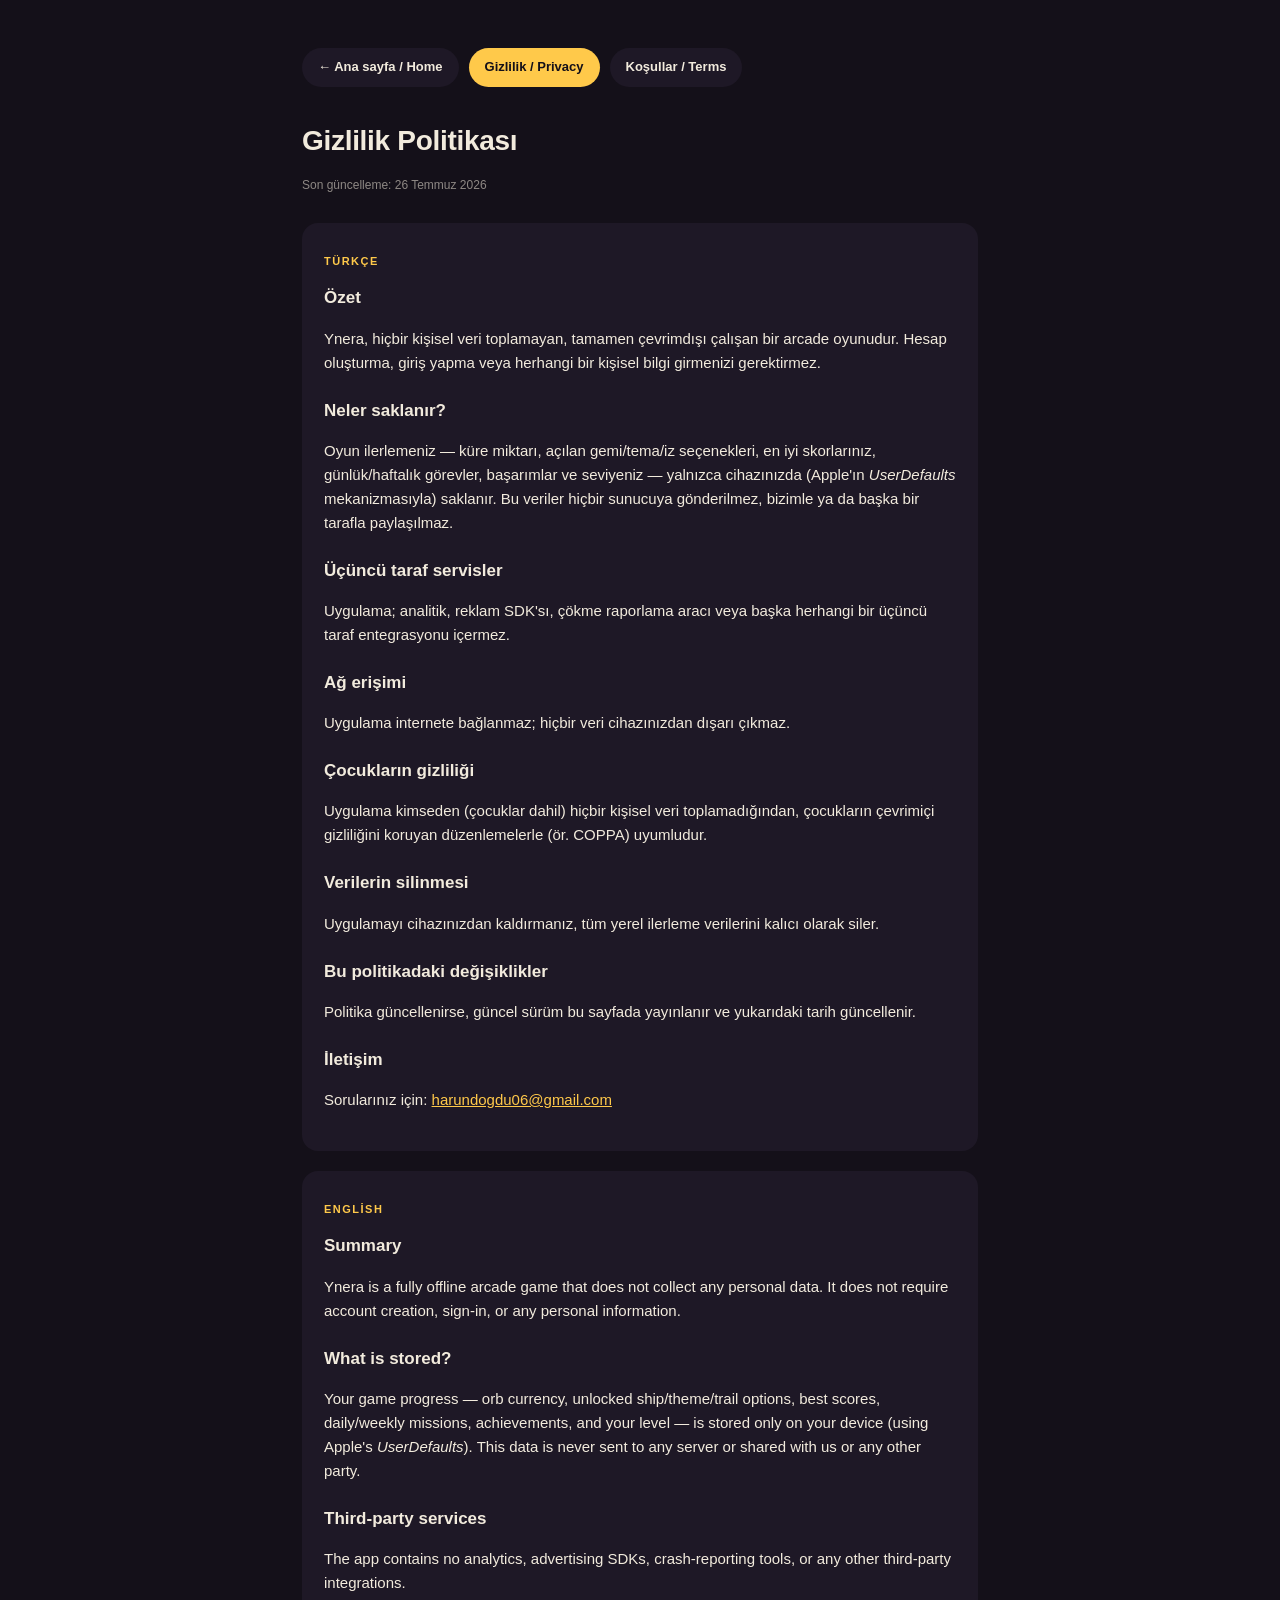
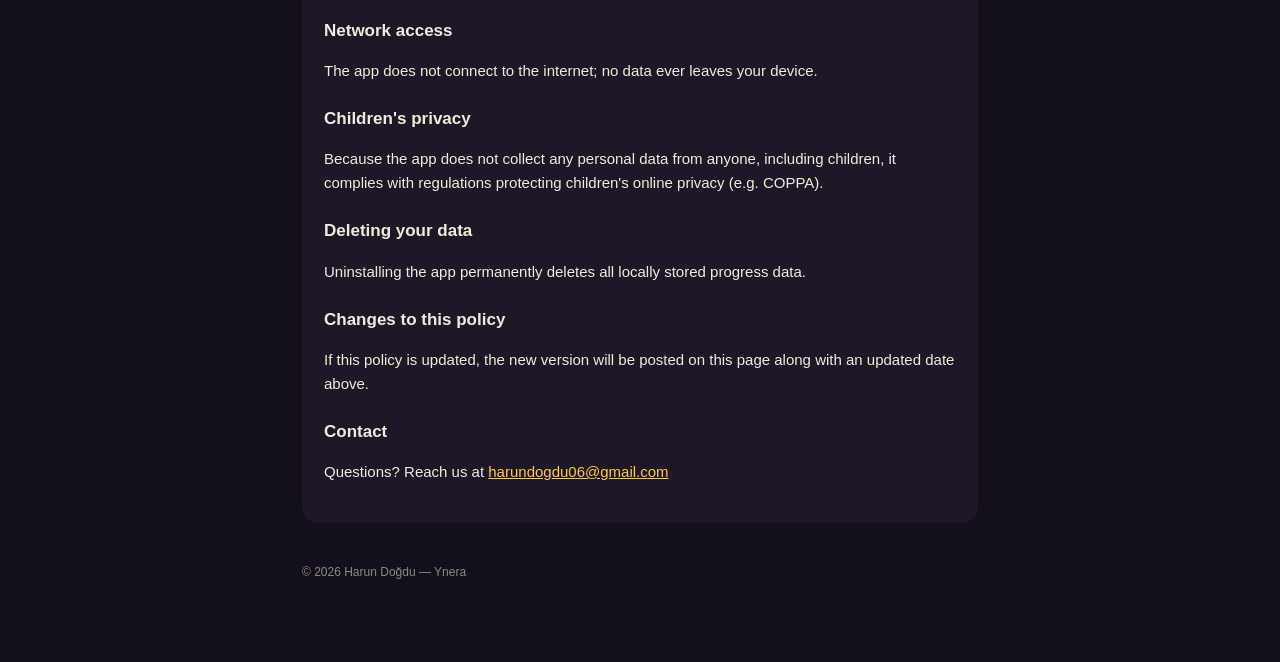
==== privacy.html @ d2aa6bf0 "Initial privacy policy, terms of service, and contact page" ====
<!doctype html>
<html lang="tr">
<head>
<meta charset="utf-8">
<meta name="viewport" content="width=device-width, initial-scale=1">
<title>Ynera — Gizlilik Politikası / Privacy Policy</title>
<link rel="stylesheet" href="style.css">
</head>
<body>
<div class="wrap">
  <div class="nav">
    <a href="index.html">← Ana sayfa / Home</a>
    <a class="active" href="privacy.html">Gizlilik / Privacy</a>
    <a href="terms.html">Koşullar / Terms</a>
  </div>

  <h1>Gizlilik Politikası</h1>
  <p class="updated">Son güncelleme: 26 Temmuz 2026</p>

  <div class="lang-block">
    <span class="lang-label">Türkçe</span>

    <h2>Özet</h2>
    <p>Ynera, hiçbir kişisel veri toplamayan, tamamen çevrimdışı çalışan bir arcade oyunudur. Hesap oluşturma, giriş yapma veya herhangi bir kişisel bilgi girmenizi gerektirmez.</p>

    <h2>Neler saklanır?</h2>
    <p>Oyun ilerlemeniz — küre miktarı, açılan gemi/tema/iz seçenekleri, en iyi skorlarınız, günlük/haftalık görevler, başarımlar ve seviyeniz — yalnızca cihazınızda (Apple'ın <em>UserDefaults</em> mekanizmasıyla) saklanır. Bu veriler hiçbir sunucuya gönderilmez, bizimle ya da başka bir tarafla paylaşılmaz.</p>

    <h2>Üçüncü taraf servisler</h2>
    <p>Uygulama; analitik, reklam SDK'sı, çökme raporlama aracı veya başka herhangi bir üçüncü taraf entegrasyonu içermez.</p>

    <h2>Ağ erişimi</h2>
    <p>Uygulama internete bağlanmaz; hiçbir veri cihazınızdan dışarı çıkmaz.</p>

    <h2>Çocukların gizliliği</h2>
    <p>Uygulama kimseden (çocuklar dahil) hiçbir kişisel veri toplamadığından, çocukların çevrimiçi gizliliğini koruyan düzenlemelerle (ör. COPPA) uyumludur.</p>

    <h2>Verilerin silinmesi</h2>
    <p>Uygulamayı cihazınızdan kaldırmanız, tüm yerel ilerleme verilerini kalıcı olarak siler.</p>

    <h2>Bu politikadaki değişiklikler</h2>
    <p>Politika güncellenirse, güncel sürüm bu sayfada yayınlanır ve yukarıdaki tarih güncellenir.</p>

    <h2>İletişim</h2>
    <p>Sorularınız için: <a href="mailto:harundogdu06@gmail.com">harundogdu06@gmail.com</a></p>
  </div>

  <div class="lang-block">
    <span class="lang-label">English</span>

    <h2>Summary</h2>
    <p>Ynera is a fully offline arcade game that does not collect any personal data. It does not require account creation, sign-in, or any personal information.</p>

    <h2>What is stored?</h2>
    <p>Your game progress — orb currency, unlocked ship/theme/trail options, best scores, daily/weekly missions, achievements, and your level — is stored only on your device (using Apple's <em>UserDefaults</em>). This data is never sent to any server or shared with us or any other party.</p>

    <h2>Third-party services</h2>
    <p>The app contains no analytics, advertising SDKs, crash-reporting tools, or any other third-party integrations.</p>

    <h2>Network access</h2>
    <p>The app does not connect to the internet; no data ever leaves your device.</p>

    <h2>Children's privacy</h2>
    <p>Because the app does not collect any personal data from anyone, including children, it complies with regulations protecting children's online privacy (e.g. COPPA).</p>

    <h2>Deleting your data</h2>
    <p>Uninstalling the app permanently deletes all locally stored progress data.</p>

    <h2>Changes to this policy</h2>
    <p>If this policy is updated, the new version will be posted on this page along with an updated date above.</p>

    <h2>Contact</h2>
    <p>Questions? Reach us at <a href="mailto:harundogdu06@gmail.com">harundogdu06@gmail.com</a></p>
  </div>

  <footer>© 2026 Harun Doğdu — Ynera</footer>
</div>
</body>
</html>
---- style.css ----
:root {
  --bg: #141019;
  --card: #1e1826;
  --bone: #f2ebdd;
  --gold: #ffc94a;
  --muted: rgba(242, 235, 221, 0.55);
}

* { box-sizing: border-box; }

body {
  margin: 0;
  background: var(--bg);
  color: var(--bone);
  font-family: -apple-system, BlinkMacSystemFont, "Segoe UI", Roboto, Helvetica, Arial, sans-serif;
  line-height: 1.6;
}

.wrap {
  max-width: 720px;
  margin: 0 auto;
  padding: 48px 22px 80px;
}

h1 {
  font-size: 28px;
  font-weight: 900;
  letter-spacing: -0.3px;
  margin: 0 0 6px;
}

.subtitle {
  color: var(--muted);
  font-size: 13px;
  letter-spacing: 1px;
  text-transform: uppercase;
  margin: 0 0 32px;
}

.lang-block {
  background: var(--card);
  border-radius: 16px;
  padding: 24px 22px;
  margin-bottom: 20px;
}

.lang-label {
  display: inline-block;
  font-size: 11px;
  font-weight: 900;
  letter-spacing: 1.5px;
  color: var(--gold);
  text-transform: uppercase;
  margin-bottom: 14px;
}

h2 {
  font-size: 17px;
  margin: 22px 0 8px;
}

.lang-block h2:first-of-type { margin-top: 0; }

p, li { font-size: 15px; color: var(--bone); }

ol, ul { padding-left: 20px; }

a { color: var(--gold); }

.updated {
  color: var(--muted);
  font-size: 12px;
  margin-bottom: 28px;
}

.nav {
  display: flex;
  gap: 10px;
  margin-bottom: 32px;
  flex-wrap: wrap;
}

.nav a {
  text-decoration: none;
  background: var(--card);
  color: var(--bone);
  padding: 9px 16px;
  border-radius: 999px;
  font-size: 13px;
  font-weight: 700;
}

.nav a.active {
  background: var(--gold);
  color: var(--bg);
}

.cards {
  display: grid;
  gap: 12px;
  margin-top: 28px;
}

.card {
  display: block;
  background: var(--card);
  border-radius: 16px;
  padding: 18px 20px;
  text-decoration: none;
  color: var(--bone);
}

.card strong { display: block; font-size: 16px; margin-bottom: 3px; }
.card span { color: var(--muted); font-size: 13px; }

footer {
  margin-top: 40px;
  color: var(--muted);
  font-size: 12px;
}
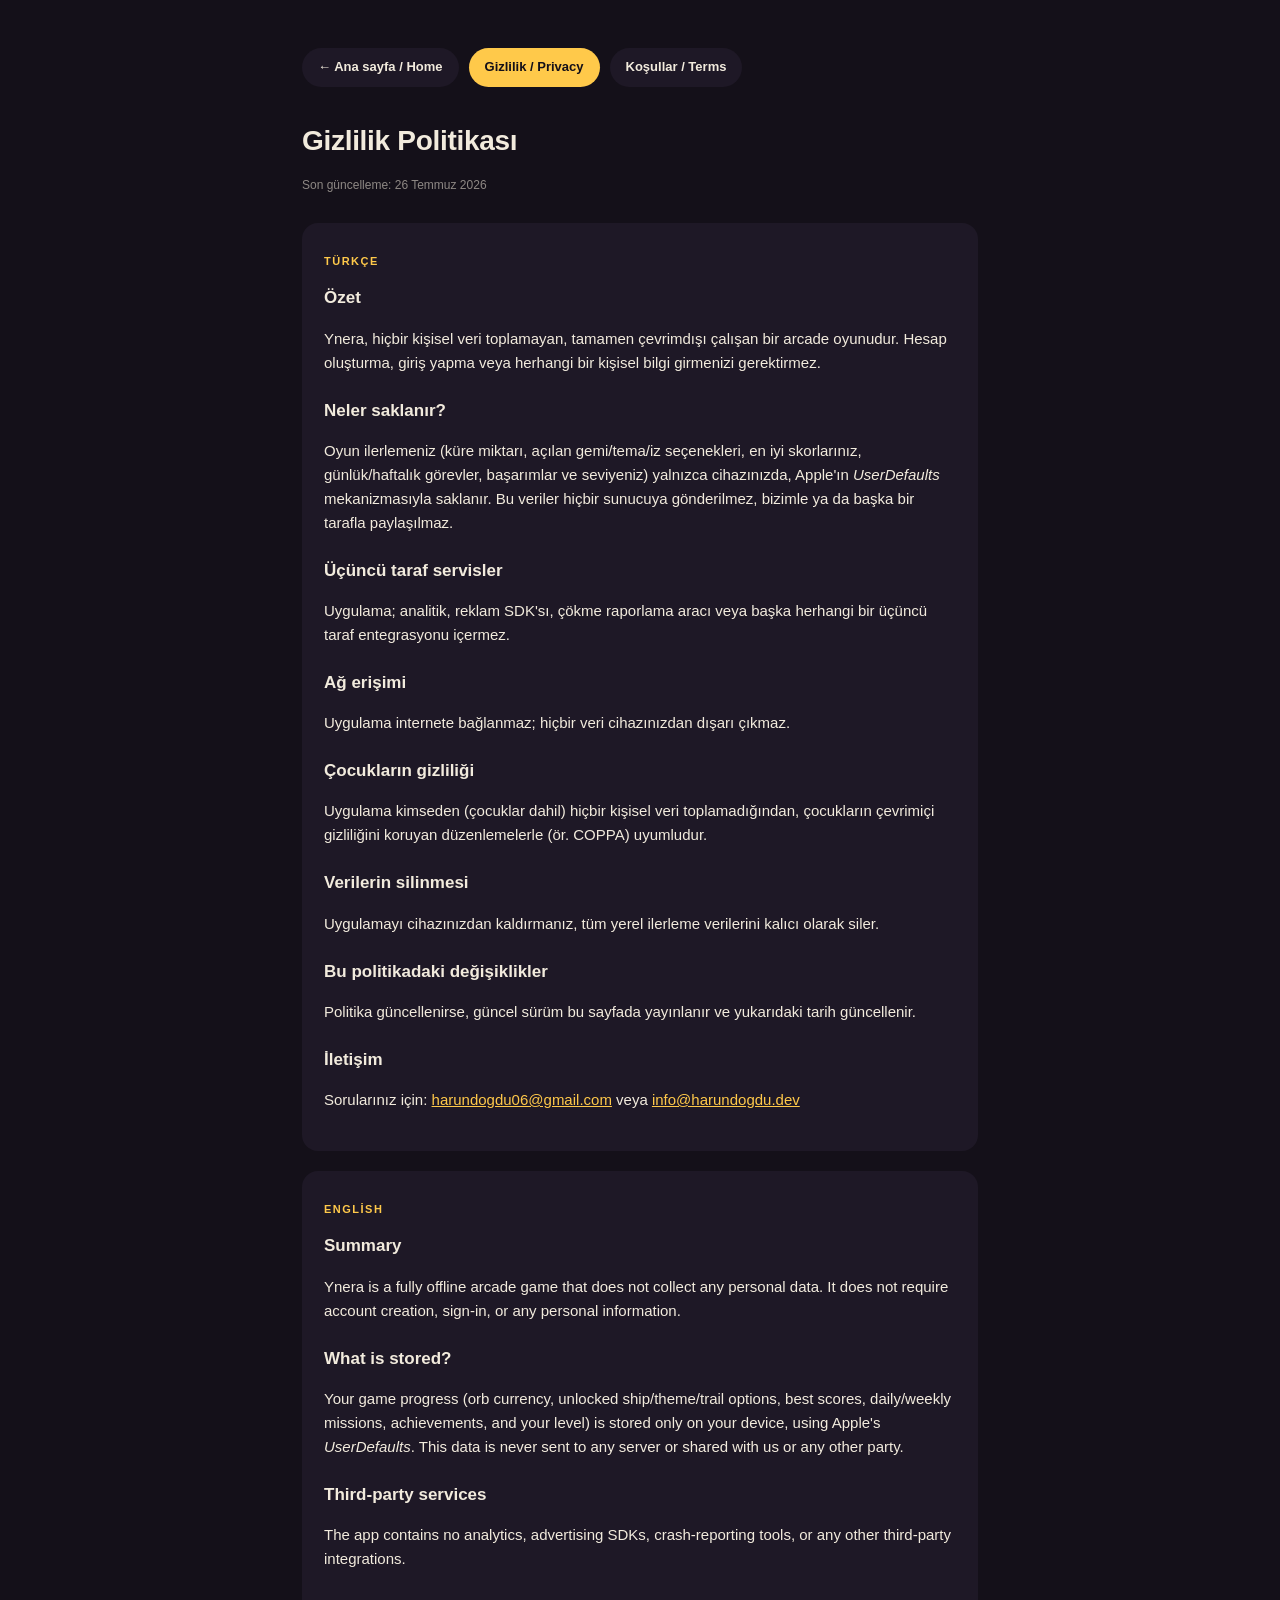
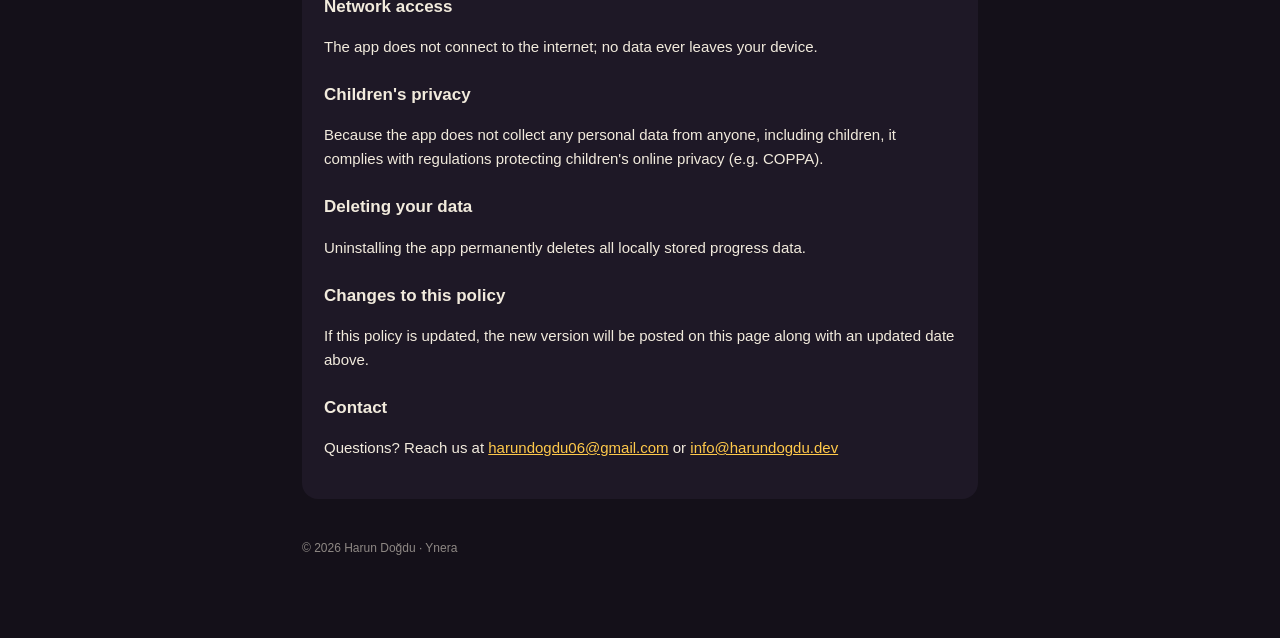
==== commit 2beb5a3a: "docs: metinleri humanizer ile sadeleştir, ikinci iletişim e-postası ekle" ====
--- a/privacy.html
+++ b/privacy.html
@@ -3,7 +3,7 @@
 <head>
 <meta charset="utf-8">
 <meta name="viewport" content="width=device-width, initial-scale=1">
-<title>Ynera — Gizlilik Politikası / Privacy Policy</title>
+<title>Ynera · Gizlilik Politikası / Privacy Policy</title>
 <link rel="stylesheet" href="style.css">
 </head>
 <body>
@@ -24,7 +24,7 @@
     <p>Ynera, hiçbir kişisel veri toplamayan, tamamen çevrimdışı çalışan bir arcade oyunudur. Hesap oluşturma, giriş yapma veya herhangi bir kişisel bilgi girmenizi gerektirmez.</p>
 
     <h2>Neler saklanır?</h2>
-    <p>Oyun ilerlemeniz — küre miktarı, açılan gemi/tema/iz seçenekleri, en iyi skorlarınız, günlük/haftalık görevler, başarımlar ve seviyeniz — yalnızca cihazınızda (Apple'ın <em>UserDefaults</em> mekanizmasıyla) saklanır. Bu veriler hiçbir sunucuya gönderilmez, bizimle ya da başka bir tarafla paylaşılmaz.</p>
+    <p>Oyun ilerlemeniz (küre miktarı, açılan gemi/tema/iz seçenekleri, en iyi skorlarınız, günlük/haftalık görevler, başarımlar ve seviyeniz) yalnızca cihazınızda, Apple'ın <em>UserDefaults</em> mekanizmasıyla saklanır. Bu veriler hiçbir sunucuya gönderilmez, bizimle ya da başka bir tarafla paylaşılmaz.</p>
 
     <h2>Üçüncü taraf servisler</h2>
     <p>Uygulama; analitik, reklam SDK'sı, çökme raporlama aracı veya başka herhangi bir üçüncü taraf entegrasyonu içermez.</p>
@@ -42,7 +42,7 @@
     <p>Politika güncellenirse, güncel sürüm bu sayfada yayınlanır ve yukarıdaki tarih güncellenir.</p>
 
     <h2>İletişim</h2>
-    <p>Sorularınız için: <a href="mailto:harundogdu06@gmail.com">harundogdu06@gmail.com</a></p>
+    <p>Sorularınız için: <a href="mailto:harundogdu06@gmail.com">harundogdu06@gmail.com</a> veya <a href="mailto:info@harundogdu.dev">info@harundogdu.dev</a></p>
   </div>
 
   <div class="lang-block">
@@ -52,7 +52,7 @@
     <p>Ynera is a fully offline arcade game that does not collect any personal data. It does not require account creation, sign-in, or any personal information.</p>
 
     <h2>What is stored?</h2>
-    <p>Your game progress — orb currency, unlocked ship/theme/trail options, best scores, daily/weekly missions, achievements, and your level — is stored only on your device (using Apple's <em>UserDefaults</em>). This data is never sent to any server or shared with us or any other party.</p>
+    <p>Your game progress (orb currency, unlocked ship/theme/trail options, best scores, daily/weekly missions, achievements, and your level) is stored only on your device, using Apple's <em>UserDefaults</em>. This data is never sent to any server or shared with us or any other party.</p>
 
     <h2>Third-party services</h2>
     <p>The app contains no analytics, advertising SDKs, crash-reporting tools, or any other third-party integrations.</p>
@@ -70,10 +70,10 @@
     <p>If this policy is updated, the new version will be posted on this page along with an updated date above.</p>
 
     <h2>Contact</h2>
-    <p>Questions? Reach us at <a href="mailto:harundogdu06@gmail.com">harundogdu06@gmail.com</a></p>
+    <p>Questions? Reach us at <a href="mailto:harundogdu06@gmail.com">harundogdu06@gmail.com</a> or <a href="mailto:info@harundogdu.dev">info@harundogdu.dev</a></p>
   </div>
 
-  <footer>© 2026 Harun Doğdu — Ynera</footer>
+  <footer>© 2026 Harun Doğdu · Ynera</footer>
 </div>
 </body>
 </html>
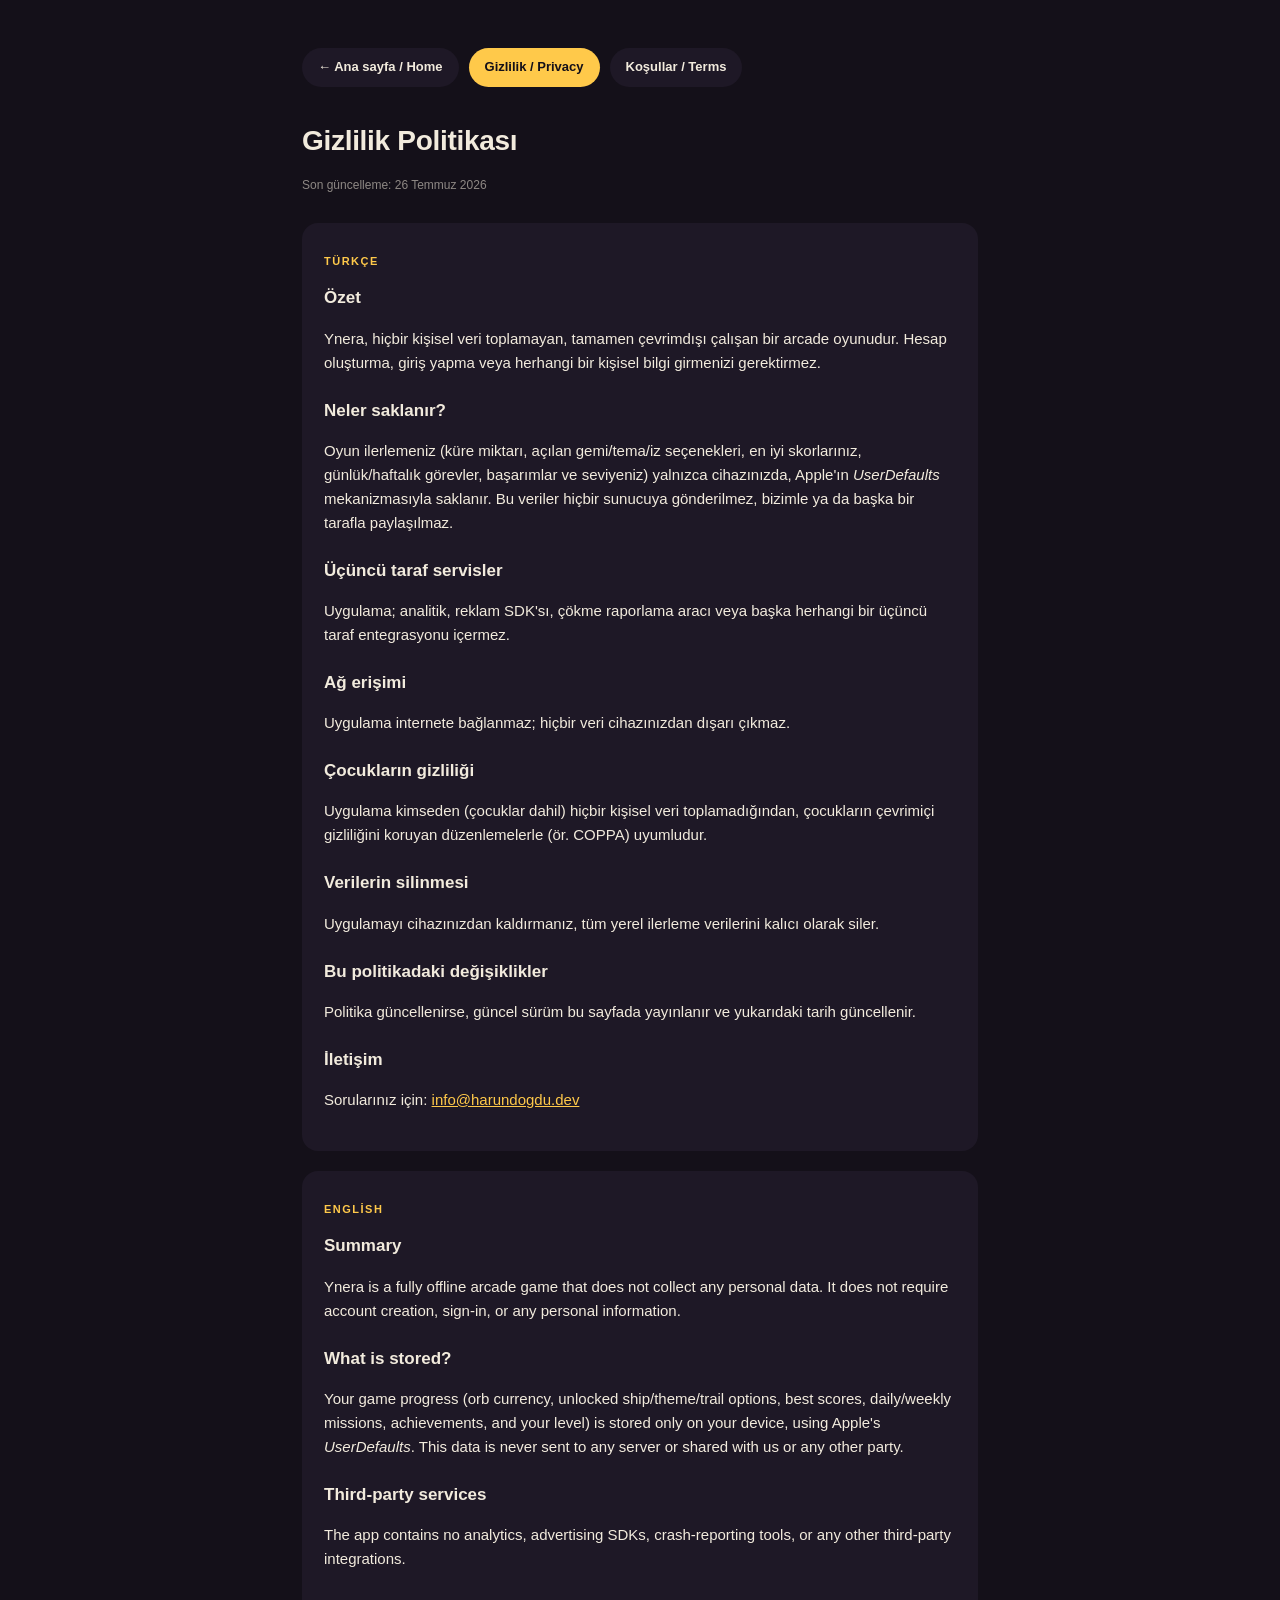
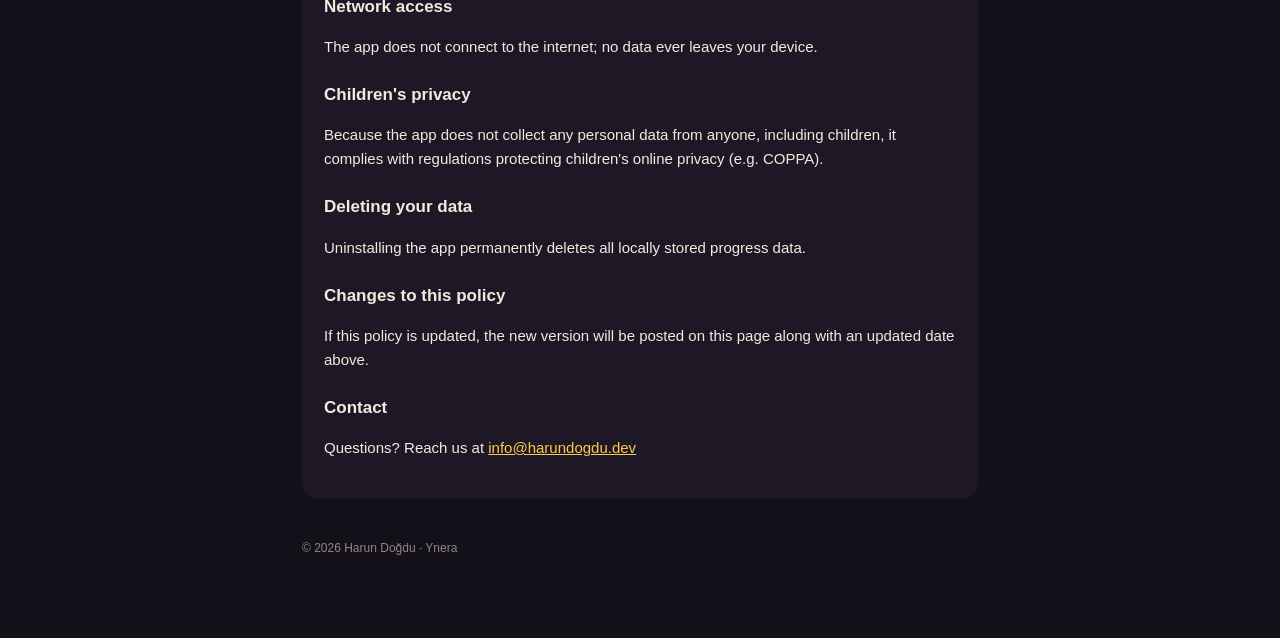
==== commit 02a13561: "docs: harundogdu06@gmail.com kaldırıldı, tek iletişim adresi info@harundogdu.dev" ====
--- a/privacy.html
+++ b/privacy.html
@@ -42,7 +42,7 @@
     <p>Politika güncellenirse, güncel sürüm bu sayfada yayınlanır ve yukarıdaki tarih güncellenir.</p>
 
     <h2>İletişim</h2>
-    <p>Sorularınız için: <a href="mailto:harundogdu06@gmail.com">harundogdu06@gmail.com</a> veya <a href="mailto:info@harundogdu.dev">info@harundogdu.dev</a></p>
+    <p>Sorularınız için: <a href="mailto:info@harundogdu.dev">info@harundogdu.dev</a></p>
   </div>
 
   <div class="lang-block">
@@ -70,7 +70,7 @@
     <p>If this policy is updated, the new version will be posted on this page along with an updated date above.</p>
 
     <h2>Contact</h2>
-    <p>Questions? Reach us at <a href="mailto:harundogdu06@gmail.com">harundogdu06@gmail.com</a> or <a href="mailto:info@harundogdu.dev">info@harundogdu.dev</a></p>
+    <p>Questions? Reach us at <a href="mailto:info@harundogdu.dev">info@harundogdu.dev</a></p>
   </div>
 
   <footer>© 2026 Harun Doğdu · Ynera</footer>
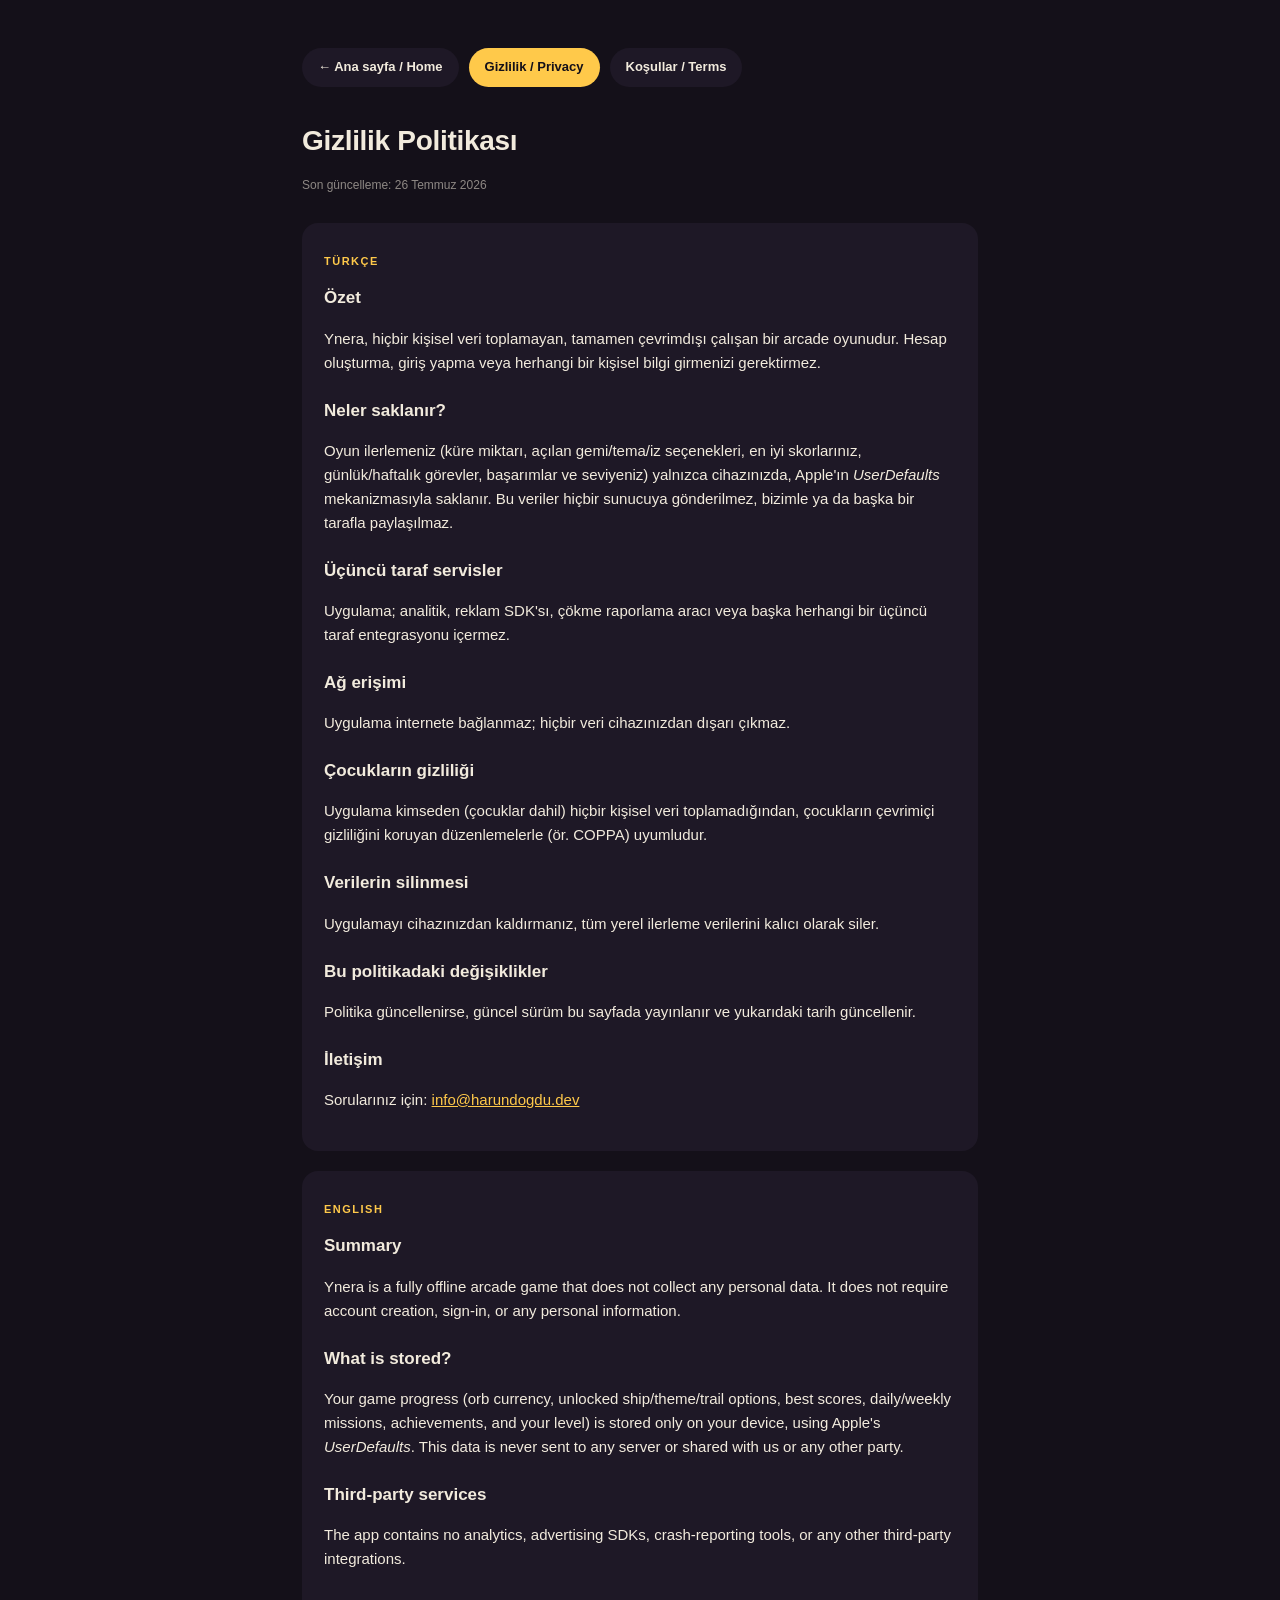
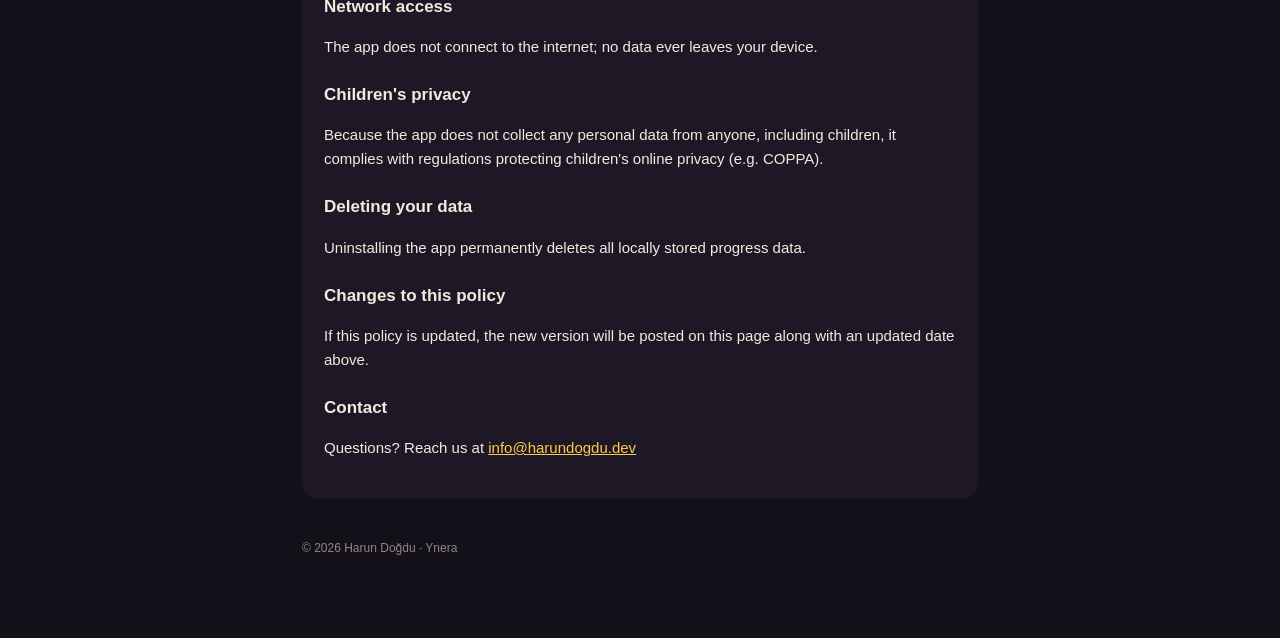
==== commit 18fcc13f: "fix: Turkce locale text-transform, Ingilizce metinleri bozuyordu (STAY IN ORBIT, ENGLISH)" ====
--- a/privacy.html
+++ b/privacy.html
@@ -18,7 +18,7 @@
   <p class="updated">Son güncelleme: 26 Temmuz 2026</p>
 
   <div class="lang-block">
-    <span class="lang-label">Türkçe</span>
+    <span class="lang-label">TÜRKÇE</span>
 
     <h2>Özet</h2>
     <p>Ynera, hiçbir kişisel veri toplamayan, tamamen çevrimdışı çalışan bir arcade oyunudur. Hesap oluşturma, giriş yapma veya herhangi bir kişisel bilgi girmenizi gerektirmez.</p>
@@ -46,7 +46,7 @@
   </div>
 
   <div class="lang-block">
-    <span class="lang-label">English</span>
+    <span class="lang-label">ENGLISH</span>
 
     <h2>Summary</h2>
     <p>Ynera is a fully offline arcade game that does not collect any personal data. It does not require account creation, sign-in, or any personal information.</p>
--- a/style.css
+++ b/style.css
@@ -33,7 +33,6 @@
   color: var(--muted);
   font-size: 13px;
   letter-spacing: 1px;
-  text-transform: uppercase;
   margin: 0 0 32px;
 }
 
@@ -50,7 +49,6 @@
   font-weight: 900;
   letter-spacing: 1.5px;
   color: var(--gold);
-  text-transform: uppercase;
   margin-bottom: 14px;
 }
 
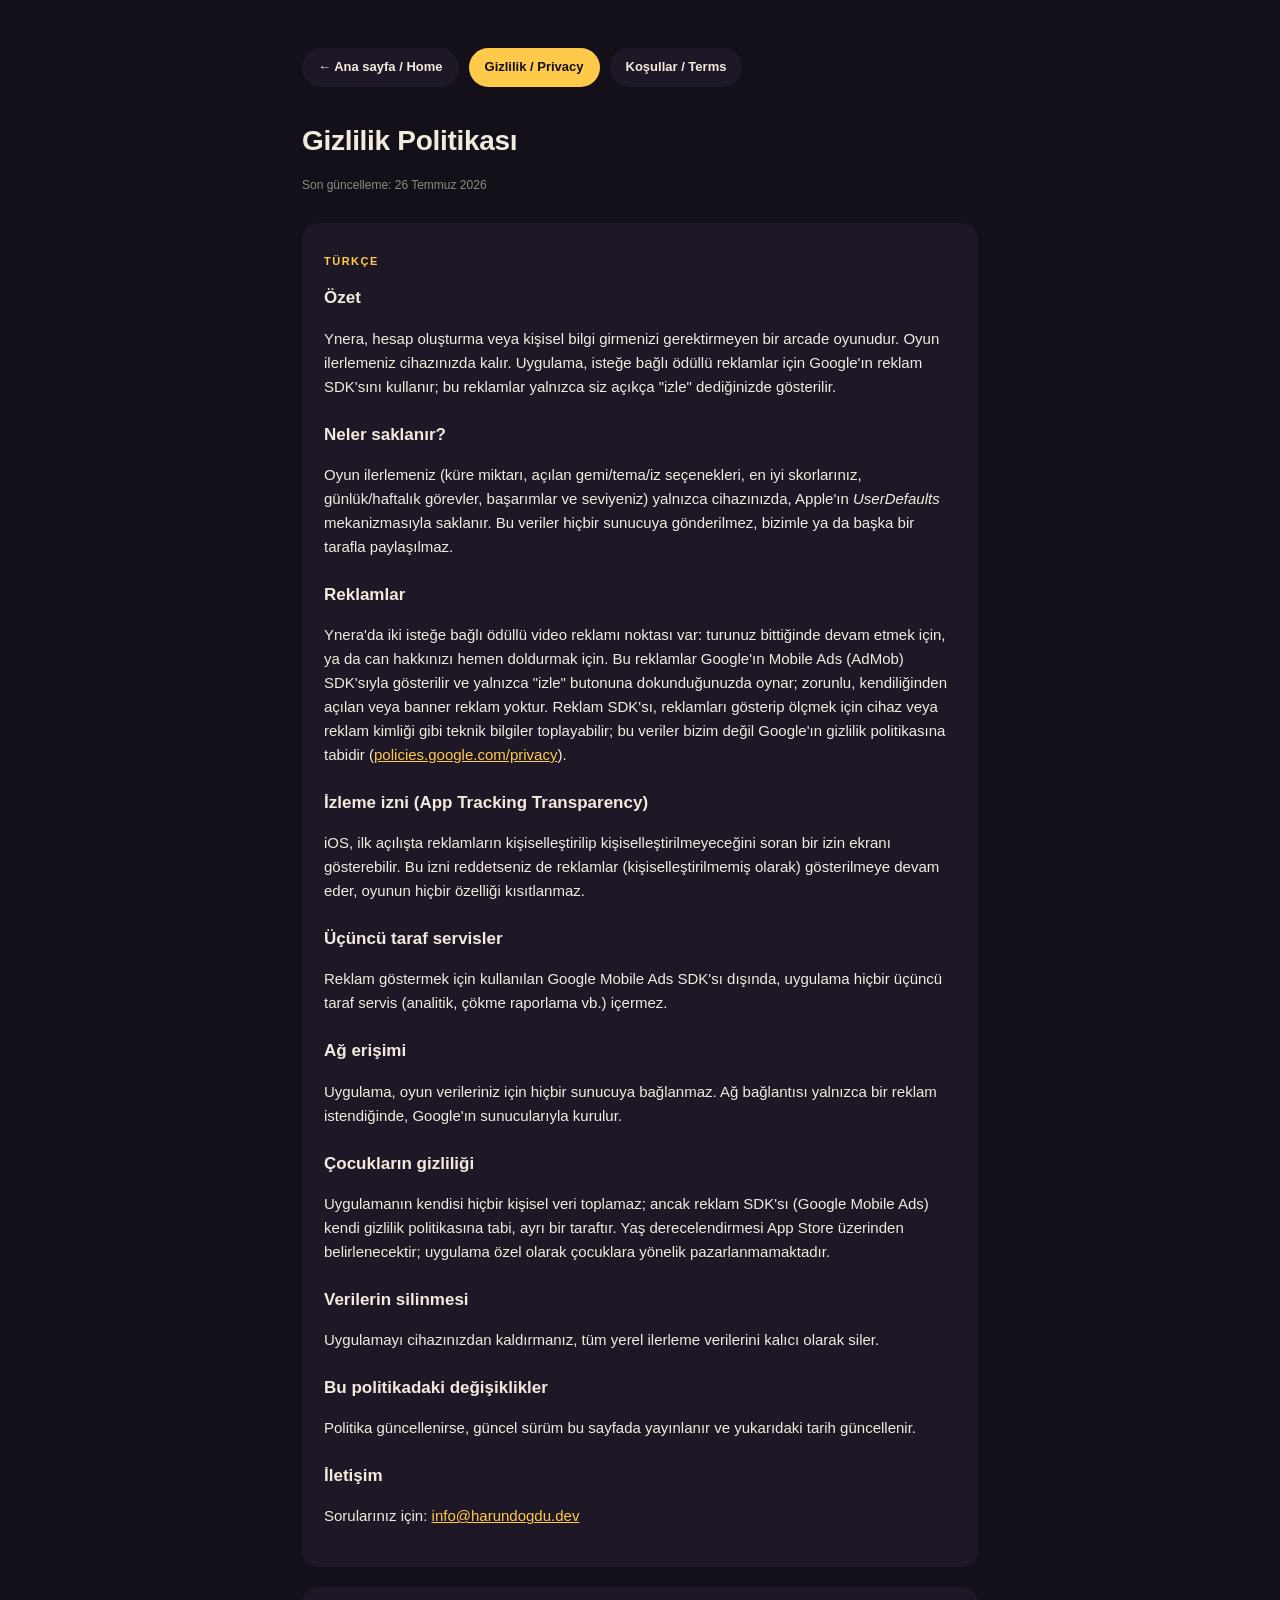
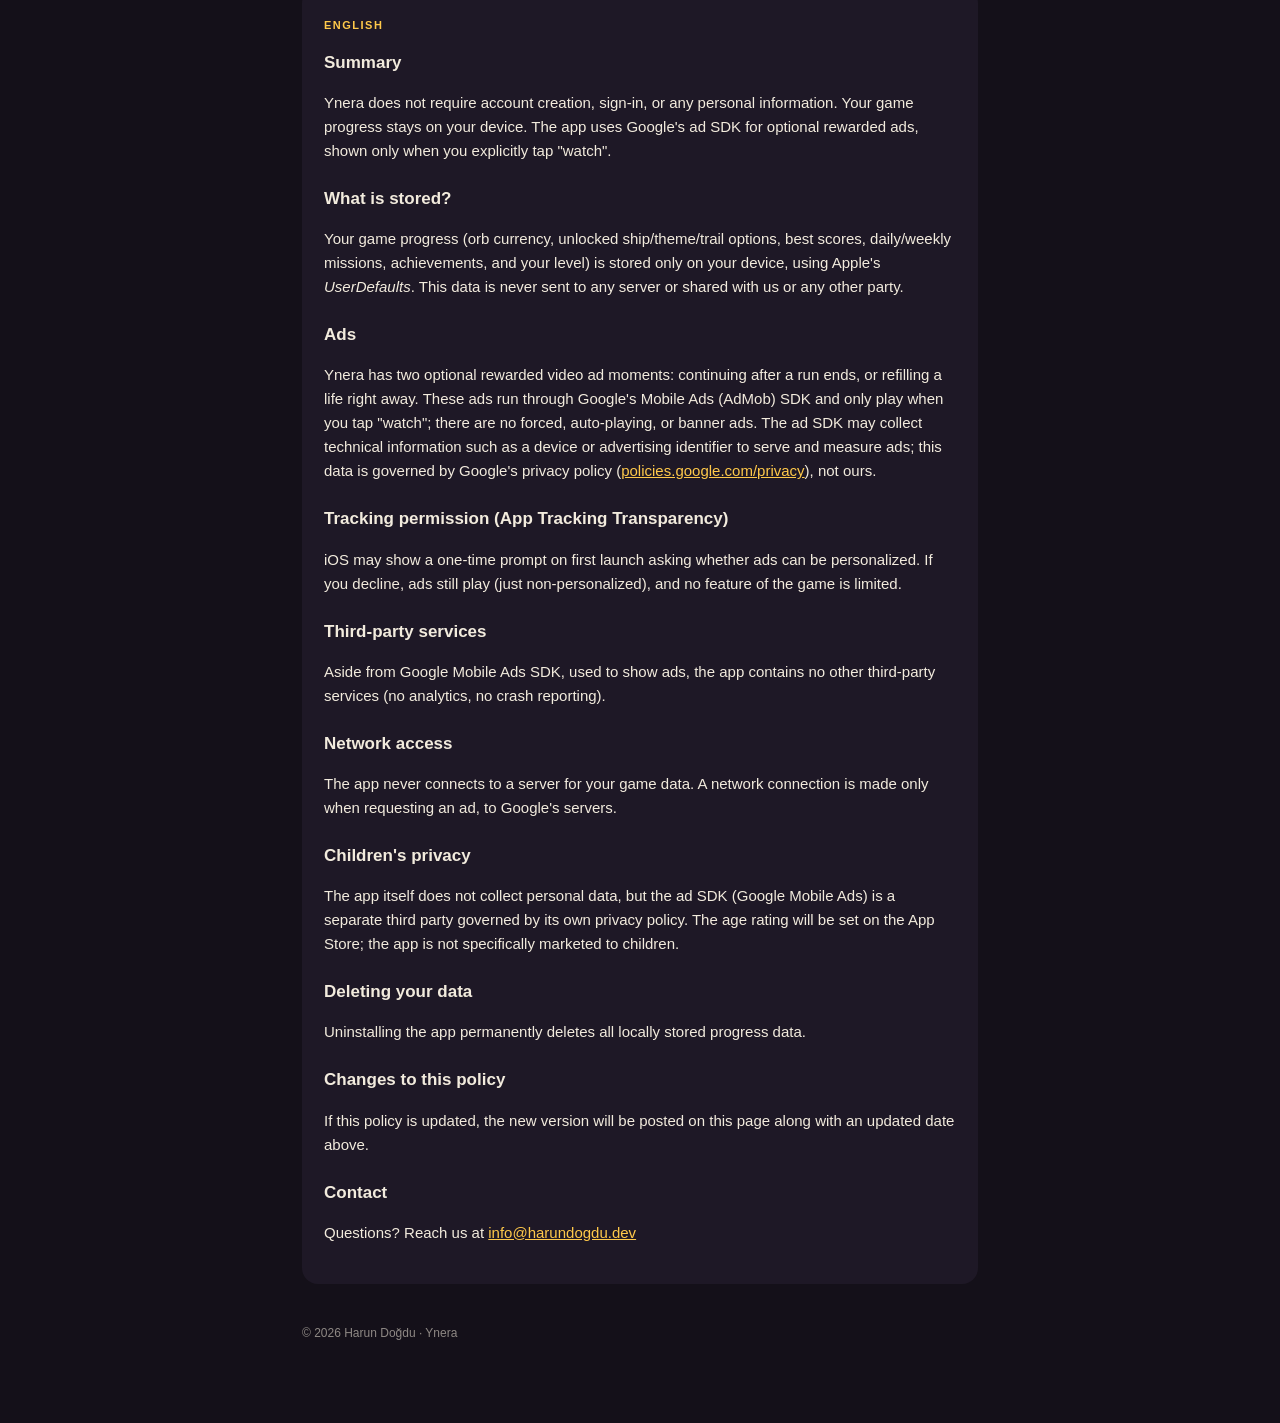
==== commit 4b518cf0: "fix: gizlilik politikasi reklam SDK'sini (AdMob) ve ATT iznini yansitiyor" ====
--- a/privacy.html
+++ b/privacy.html
@@ -21,19 +21,25 @@
     <span class="lang-label">TÜRKÇE</span>
 
     <h2>Özet</h2>
-    <p>Ynera, hiçbir kişisel veri toplamayan, tamamen çevrimdışı çalışan bir arcade oyunudur. Hesap oluşturma, giriş yapma veya herhangi bir kişisel bilgi girmenizi gerektirmez.</p>
+    <p>Ynera, hesap oluşturma veya kişisel bilgi girmenizi gerektirmeyen bir arcade oyunudur. Oyun ilerlemeniz cihazınızda kalır. Uygulama, isteğe bağlı ödüllü reklamlar için Google'ın reklam SDK'sını kullanır; bu reklamlar yalnızca siz açıkça "izle" dediğinizde gösterilir.</p>
 
     <h2>Neler saklanır?</h2>
     <p>Oyun ilerlemeniz (küre miktarı, açılan gemi/tema/iz seçenekleri, en iyi skorlarınız, günlük/haftalık görevler, başarımlar ve seviyeniz) yalnızca cihazınızda, Apple'ın <em>UserDefaults</em> mekanizmasıyla saklanır. Bu veriler hiçbir sunucuya gönderilmez, bizimle ya da başka bir tarafla paylaşılmaz.</p>
 
+    <h2>Reklamlar</h2>
+    <p>Ynera'da iki isteğe bağlı ödüllü video reklamı noktası var: turunuz bittiğinde devam etmek için, ya da can hakkınızı hemen doldurmak için. Bu reklamlar Google'ın Mobile Ads (AdMob) SDK'sıyla gösterilir ve yalnızca "izle" butonuna dokunduğunuzda oynar; zorunlu, kendiliğinden açılan veya banner reklam yoktur. Reklam SDK'sı, reklamları gösterip ölçmek için cihaz veya reklam kimliği gibi teknik bilgiler toplayabilir; bu veriler bizim değil Google'ın gizlilik politikasına tabidir (<a href="https://policies.google.com/privacy">policies.google.com/privacy</a>).</p>
+
+    <h2>İzleme izni (App Tracking Transparency)</h2>
+    <p>iOS, ilk açılışta reklamların kişiselleştirilip kişiselleştirilmeyeceğini soran bir izin ekranı gösterebilir. Bu izni reddetseniz de reklamlar (kişiselleştirilmemiş olarak) gösterilmeye devam eder, oyunun hiçbir özelliği kısıtlanmaz.</p>
+
     <h2>Üçüncü taraf servisler</h2>
-    <p>Uygulama; analitik, reklam SDK'sı, çökme raporlama aracı veya başka herhangi bir üçüncü taraf entegrasyonu içermez.</p>
+    <p>Reklam göstermek için kullanılan Google Mobile Ads SDK'sı dışında, uygulama hiçbir üçüncü taraf servis (analitik, çökme raporlama vb.) içermez.</p>
 
     <h2>Ağ erişimi</h2>
-    <p>Uygulama internete bağlanmaz; hiçbir veri cihazınızdan dışarı çıkmaz.</p>
+    <p>Uygulama, oyun verileriniz için hiçbir sunucuya bağlanmaz. Ağ bağlantısı yalnızca bir reklam istendiğinde, Google'ın sunucularıyla kurulur.</p>
 
     <h2>Çocukların gizliliği</h2>
-    <p>Uygulama kimseden (çocuklar dahil) hiçbir kişisel veri toplamadığından, çocukların çevrimiçi gizliliğini koruyan düzenlemelerle (ör. COPPA) uyumludur.</p>
+    <p>Uygulamanın kendisi hiçbir kişisel veri toplamaz; ancak reklam SDK'sı (Google Mobile Ads) kendi gizlilik politikasına tabi, ayrı bir taraftır. Yaş derecelendirmesi App Store üzerinden belirlenecektir; uygulama özel olarak çocuklara yönelik pazarlanmamaktadır.</p>
 
     <h2>Verilerin silinmesi</h2>
     <p>Uygulamayı cihazınızdan kaldırmanız, tüm yerel ilerleme verilerini kalıcı olarak siler.</p>
@@ -49,19 +55,25 @@
     <span class="lang-label">ENGLISH</span>
 
     <h2>Summary</h2>
-    <p>Ynera is a fully offline arcade game that does not collect any personal data. It does not require account creation, sign-in, or any personal information.</p>
+    <p>Ynera does not require account creation, sign-in, or any personal information. Your game progress stays on your device. The app uses Google's ad SDK for optional rewarded ads, shown only when you explicitly tap "watch".</p>
 
     <h2>What is stored?</h2>
     <p>Your game progress (orb currency, unlocked ship/theme/trail options, best scores, daily/weekly missions, achievements, and your level) is stored only on your device, using Apple's <em>UserDefaults</em>. This data is never sent to any server or shared with us or any other party.</p>
 
+    <h2>Ads</h2>
+    <p>Ynera has two optional rewarded video ad moments: continuing after a run ends, or refilling a life right away. These ads run through Google's Mobile Ads (AdMob) SDK and only play when you tap "watch"; there are no forced, auto-playing, or banner ads. The ad SDK may collect technical information such as a device or advertising identifier to serve and measure ads; this data is governed by Google's privacy policy (<a href="https://policies.google.com/privacy">policies.google.com/privacy</a>), not ours.</p>
+
+    <h2>Tracking permission (App Tracking Transparency)</h2>
+    <p>iOS may show a one-time prompt on first launch asking whether ads can be personalized. If you decline, ads still play (just non-personalized), and no feature of the game is limited.</p>
+
     <h2>Third-party services</h2>
-    <p>The app contains no analytics, advertising SDKs, crash-reporting tools, or any other third-party integrations.</p>
+    <p>Aside from Google Mobile Ads SDK, used to show ads, the app contains no other third-party services (no analytics, no crash reporting).</p>
 
     <h2>Network access</h2>
-    <p>The app does not connect to the internet; no data ever leaves your device.</p>
+    <p>The app never connects to a server for your game data. A network connection is made only when requesting an ad, to Google's servers.</p>
 
     <h2>Children's privacy</h2>
-    <p>Because the app does not collect any personal data from anyone, including children, it complies with regulations protecting children's online privacy (e.g. COPPA).</p>
+    <p>The app itself does not collect personal data, but the ad SDK (Google Mobile Ads) is a separate third party governed by its own privacy policy. The age rating will be set on the App Store; the app is not specifically marketed to children.</p>
 
     <h2>Deleting your data</h2>
     <p>Uninstalling the app permanently deletes all locally stored progress data.</p>
--- a/style.css
+++ b/style.css
@@ -20,6 +20,67 @@
   max-width: 720px;
   margin: 0 auto;
   padding: 48px 22px 80px;
+}
+
+/* Yalnızca index.html: kısa içerik, ekranın ortasında dursun, geniş ekranlarda
+   yarısı boş kalmasın (bkz. privacy/terms — onlar uzun kaydırılabilir metin
+   olduğundan dikey ortalama onlara uygulanmaz). */
+body.landing {
+  min-height: 100vh;
+  display: flex;
+  flex-direction: column;
+  justify-content: safe center;
+  padding: 40px 0;
+}
+
+body.landing .wrap {
+  padding-top: 0;
+  padding-bottom: 0;
+}
+
+.lead {
+  font-size: 15px;
+  margin: 0 0 14px;
+}
+
+.feature-list {
+  list-style: none;
+  padding-left: 0;
+  margin: 0;
+  display: flex;
+  flex-direction: column;
+  gap: 8px;
+}
+
+.feature-list li {
+  display: flex;
+  align-items: center;
+  gap: 10px;
+  font-size: 14px;
+}
+
+.dot {
+  flex: 0 0 auto;
+  width: 10px;
+  height: 10px;
+  border-radius: 50%;
+}
+
+.dot-gold { background: var(--gold); }
+.dot-shield { background: #5ac8fa; }
+.dot-magnet { background: #ff6ec7; }
+.dot-mint { background: #7fe3c0; }
+
+.store-badge {
+  display: inline-block;
+  color: var(--muted);
+  font-size: 12px;
+  font-weight: 700;
+  letter-spacing: 0.4px;
+  border: 1px solid rgba(242, 235, 221, 0.18);
+  border-radius: 999px;
+  padding: 8px 16px;
+  margin: 8px 0 4px;
 }
 
 h1 {
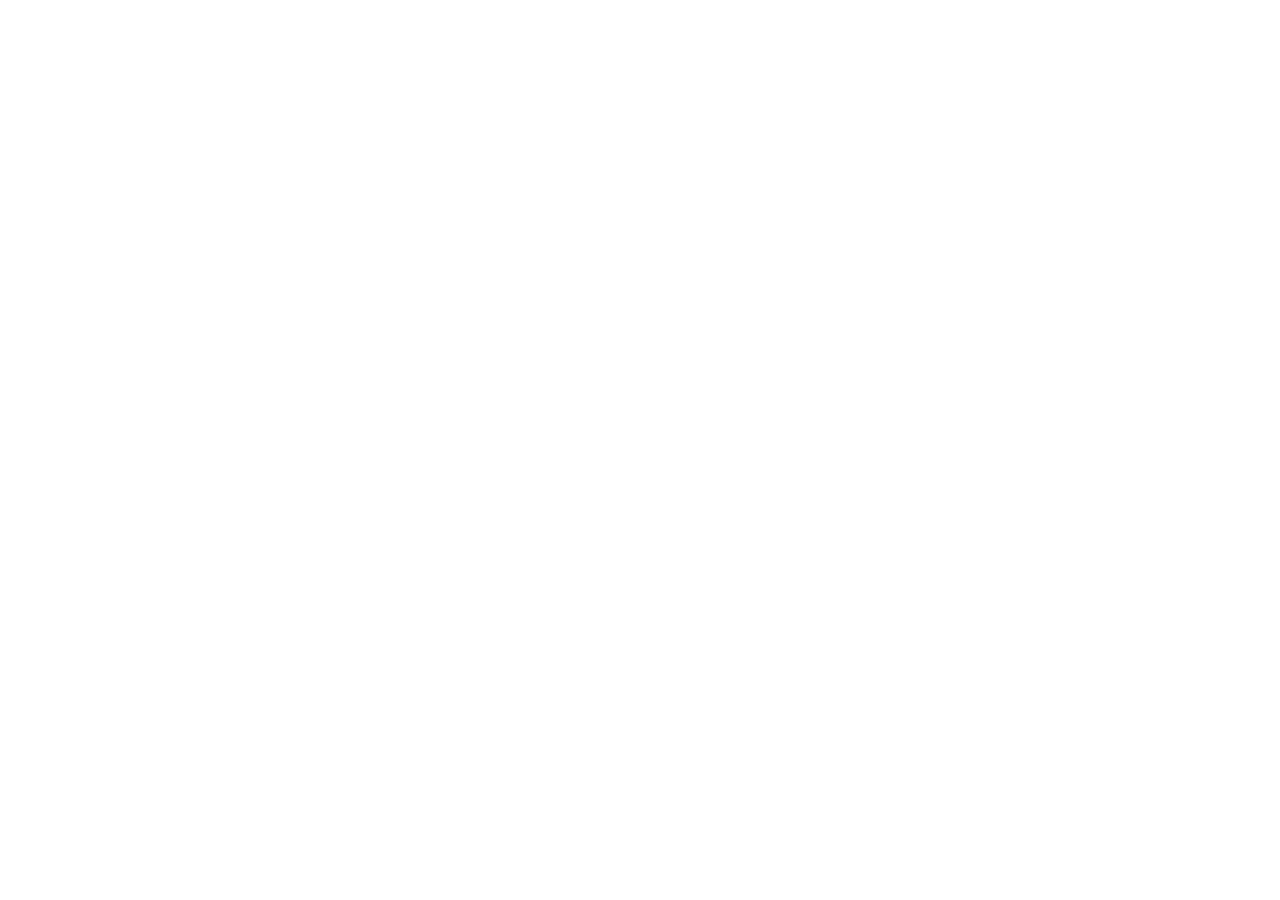
==== commit c50ea8e7: "chore: sayfalar harundogdu.dev/ynera altina tasindi, burasi yonlendirme oldu Depo silinmiyor: magaza" ====
--- a/privacy.html
+++ b/privacy.html
@@ -3,86 +3,44 @@
 <head>
 <meta charset="utf-8">
 <meta name="viewport" content="width=device-width, initial-scale=1">
-<title>Ynera · Gizlilik Politikası / Privacy Policy</title>
+<title>Ynera · Gizlilik Politikası taşındı / Privacy Policy moved</title>
+<link rel="canonical" href="https://harundogdu.dev/ynera/privacy">
+<meta http-equiv="refresh" content="0; url=https://harundogdu.dev/ynera/privacy">
+<meta name="robots" content="noindex, follow">
 <link rel="stylesheet" href="style.css">
+<!--
+  Bu sayfa 13 Ağustos 2026'da harundogdu.dev/ynera/privacy adresine taşındı.
+
+  Dosya SİLİNMİYOR ve silinmemeli: mağazadaki eski Ynera sürümlerinin Ayarlar
+  ekranı bu adrese gidiyor ve o sürümler kullanıcıların telefonunda kalmaya devam
+  ediyor. Burayı kaldırmak, güncellemeyen herkes için gizlilik politikasını
+  erişilemez yapardı.
+
+  GitHub Pages 301 döndüremediği için yönlendirme meta refresh ile yapılıyor, ama
+  sayfanın kendi içeriği de var: yenilemeyi izlemeyen bir denetçi ya da tarayıcı
+  boş sayfa değil, politikanın nerede olduğunu yazan bir sayfa görüyor.
+-->
 </head>
 <body>
 <div class="wrap">
-  <div class="nav">
-    <a href="index.html">← Ana sayfa / Home</a>
-    <a class="active" href="privacy.html">Gizlilik / Privacy</a>
-    <a href="terms.html">Koşullar / Terms</a>
-  </div>
-
   <h1>Gizlilik Politikası</h1>
-  <p class="updated">Son güncelleme: 26 Temmuz 2026</p>
 
   <div class="lang-block">
     <span class="lang-label">TÜRKÇE</span>
-
-    <h2>Özet</h2>
-    <p>Ynera, hesap oluşturma veya kişisel bilgi girmenizi gerektirmeyen bir arcade oyunudur. Oyun ilerlemeniz cihazınızda kalır. Uygulama, isteğe bağlı ödüllü reklamlar için Google'ın reklam SDK'sını kullanır; bu reklamlar yalnızca siz açıkça "izle" dediğinizde gösterilir.</p>
-
-    <h2>Neler saklanır?</h2>
-    <p>Oyun ilerlemeniz (küre miktarı, açılan gemi/tema/iz seçenekleri, en iyi skorlarınız, günlük/haftalık görevler, başarımlar ve seviyeniz) yalnızca cihazınızda, Apple'ın <em>UserDefaults</em> mekanizmasıyla saklanır. Bu veriler hiçbir sunucuya gönderilmez, bizimle ya da başka bir tarafla paylaşılmaz.</p>
-
-    <h2>Reklamlar</h2>
-    <p>Ynera'da iki isteğe bağlı ödüllü video reklamı noktası var: turunuz bittiğinde devam etmek için, ya da can hakkınızı hemen doldurmak için. Bu reklamlar Google'ın Mobile Ads (AdMob) SDK'sıyla gösterilir ve yalnızca "izle" butonuna dokunduğunuzda oynar; zorunlu, kendiliğinden açılan veya banner reklam yoktur. Reklam SDK'sı, reklamları gösterip ölçmek için cihaz veya reklam kimliği gibi teknik bilgiler toplayabilir; bu veriler bizim değil Google'ın gizlilik politikasına tabidir (<a href="https://policies.google.com/privacy">policies.google.com/privacy</a>).</p>
-
-    <h2>İzleme izni (App Tracking Transparency)</h2>
-    <p>iOS, ilk açılışta reklamların kişiselleştirilip kişiselleştirilmeyeceğini soran bir izin ekranı gösterebilir. Bu izni reddetseniz de reklamlar (kişiselleştirilmemiş olarak) gösterilmeye devam eder, oyunun hiçbir özelliği kısıtlanmaz.</p>
-
-    <h2>Üçüncü taraf servisler</h2>
-    <p>Reklam göstermek için kullanılan Google Mobile Ads SDK'sı dışında, uygulama hiçbir üçüncü taraf servis (analitik, çökme raporlama vb.) içermez.</p>
-
-    <h2>Ağ erişimi</h2>
-    <p>Uygulama, oyun verileriniz için hiçbir sunucuya bağlanmaz. Ağ bağlantısı yalnızca bir reklam istendiğinde, Google'ın sunucularıyla kurulur.</p>
-
-    <h2>Çocukların gizliliği</h2>
-    <p>Uygulamanın kendisi hiçbir kişisel veri toplamaz; ancak reklam SDK'sı (Google Mobile Ads) kendi gizlilik politikasına tabi, ayrı bir taraftır. Yaş derecelendirmesi App Store üzerinden belirlenecektir; uygulama özel olarak çocuklara yönelik pazarlanmamaktadır.</p>
-
-    <h2>Verilerin silinmesi</h2>
-    <p>Uygulamayı cihazınızdan kaldırmanız, tüm yerel ilerleme verilerini kalıcı olarak siler.</p>
-
-    <h2>Bu politikadaki değişiklikler</h2>
-    <p>Politika güncellenirse, güncel sürüm bu sayfada yayınlanır ve yukarıdaki tarih güncellenir.</p>
-
-    <h2>İletişim</h2>
-    <p>Sorularınız için: <a href="mailto:info@harundogdu.dev">info@harundogdu.dev</a></p>
+    <p class="lead">
+      Ynera&rsquo;nın gizlilik politikası taşındı. Güncel metin (Türkçe, İngilizce,
+      Almanca ve İspanyolca) burada:
+    </p>
+    <p><a href="https://harundogdu.dev/ynera/privacy">harundogdu.dev/ynera/privacy</a></p>
   </div>
 
   <div class="lang-block">
     <span class="lang-label">ENGLISH</span>
-
-    <h2>Summary</h2>
-    <p>Ynera does not require account creation, sign-in, or any personal information. Your game progress stays on your device. The app uses Google's ad SDK for optional rewarded ads, shown only when you explicitly tap "watch".</p>
-
-    <h2>What is stored?</h2>
-    <p>Your game progress (orb currency, unlocked ship/theme/trail options, best scores, daily/weekly missions, achievements, and your level) is stored only on your device, using Apple's <em>UserDefaults</em>. This data is never sent to any server or shared with us or any other party.</p>
-
-    <h2>Ads</h2>
-    <p>Ynera has two optional rewarded video ad moments: continuing after a run ends, or refilling a life right away. These ads run through Google's Mobile Ads (AdMob) SDK and only play when you tap "watch"; there are no forced, auto-playing, or banner ads. The ad SDK may collect technical information such as a device or advertising identifier to serve and measure ads; this data is governed by Google's privacy policy (<a href="https://policies.google.com/privacy">policies.google.com/privacy</a>), not ours.</p>
-
-    <h2>Tracking permission (App Tracking Transparency)</h2>
-    <p>iOS may show a one-time prompt on first launch asking whether ads can be personalized. If you decline, ads still play (just non-personalized), and no feature of the game is limited.</p>
-
-    <h2>Third-party services</h2>
-    <p>Aside from Google Mobile Ads SDK, used to show ads, the app contains no other third-party services (no analytics, no crash reporting).</p>
-
-    <h2>Network access</h2>
-    <p>The app never connects to a server for your game data. A network connection is made only when requesting an ad, to Google's servers.</p>
-
-    <h2>Children's privacy</h2>
-    <p>The app itself does not collect personal data, but the ad SDK (Google Mobile Ads) is a separate third party governed by its own privacy policy. The age rating will be set on the App Store; the app is not specifically marketed to children.</p>
-
-    <h2>Deleting your data</h2>
-    <p>Uninstalling the app permanently deletes all locally stored progress data.</p>
-
-    <h2>Changes to this policy</h2>
-    <p>If this policy is updated, the new version will be posted on this page along with an updated date above.</p>
-
-    <h2>Contact</h2>
-    <p>Questions? Reach us at <a href="mailto:info@harundogdu.dev">info@harundogdu.dev</a></p>
+    <p class="lead">
+      Ynera&rsquo;s privacy policy has moved. The current text, in Turkish, English,
+      German and Spanish, lives here:
+    </p>
+    <p><a href="https://harundogdu.dev/ynera/privacy">harundogdu.dev/ynera/privacy</a></p>
   </div>
 
   <footer>© 2026 Harun Doğdu · Ynera</footer>
